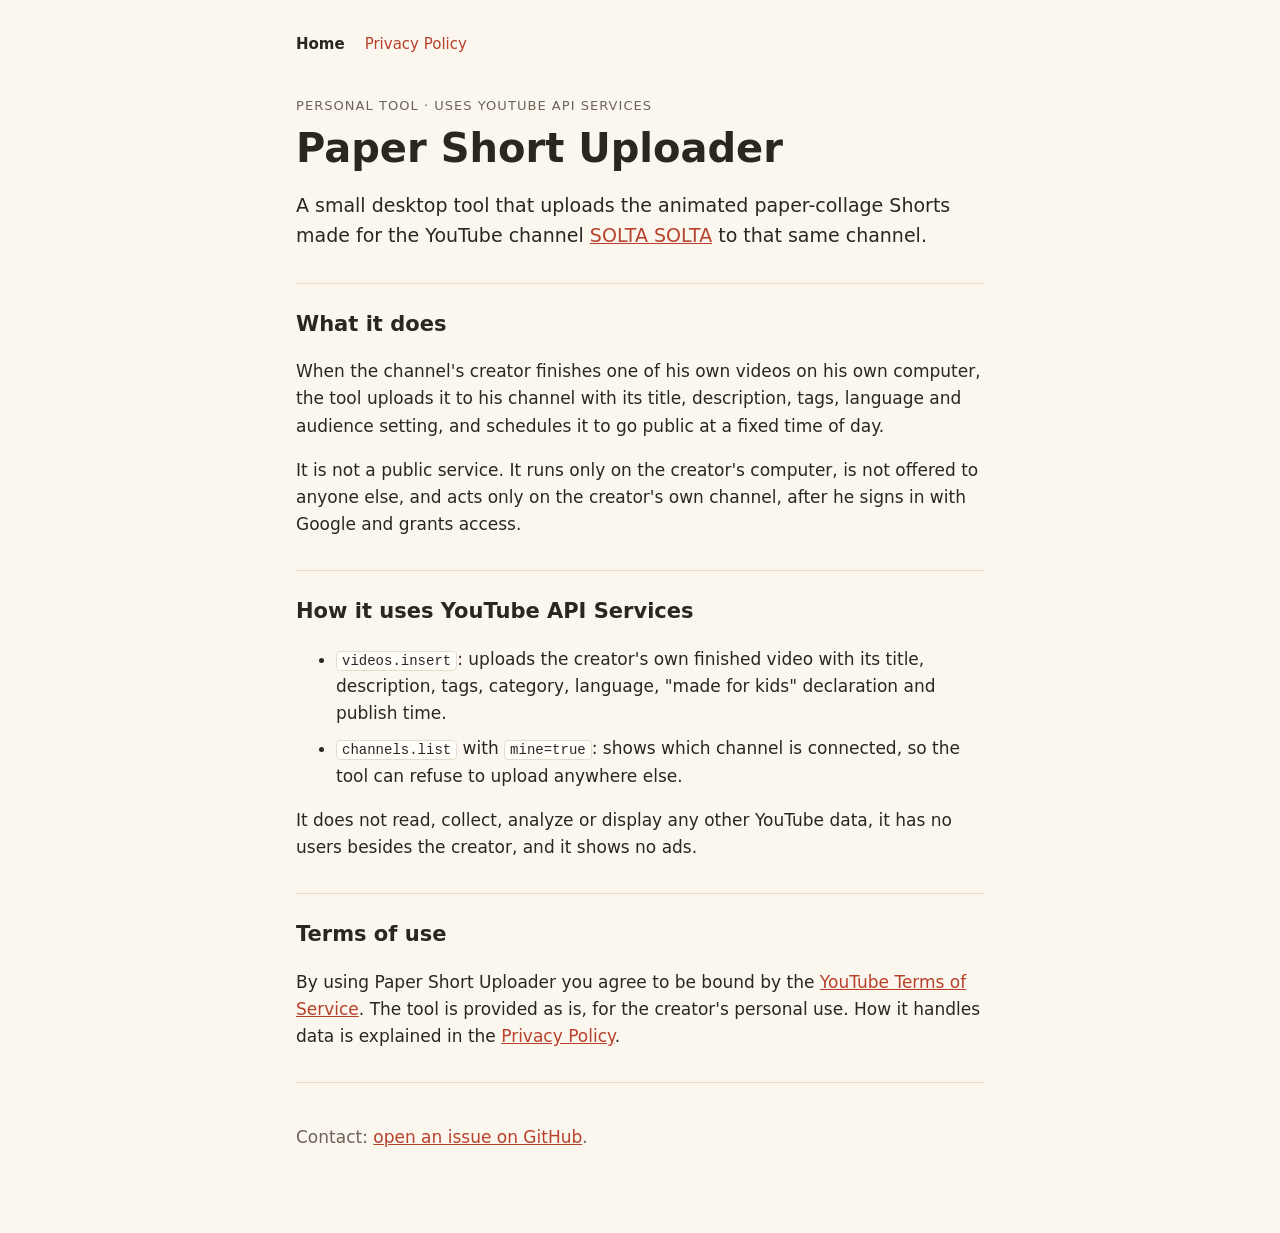
==== index.html @ 57c51303 "Add home page and privacy policy for Paper Short Uploader Co-Authored-By: Claude Opus 5.5 <noreply@a" ====
<!doctype html>
<html lang="en">
<head>
<meta charset="utf-8">
<meta name="viewport" content="width=device-width, initial-scale=1">
<title>Paper Short Uploader</title>
<meta name="description" content="A personal desktop tool that uploads the SOLTA SOLTA channel's own animated Shorts to that channel.">
<link rel="stylesheet" href="style.css">
</head>
<body>
<main>
<nav><a href="./" aria-current="page">Home</a><a href="privacy.html">Privacy Policy</a></nav>

<header>
<p class="kicker">Personal tool · uses YouTube API Services</p>
<h1>Paper Short Uploader</h1>
<p class="lead">A small desktop tool that uploads the animated paper-collage Shorts made for the YouTube channel
<a href="https://www.youtube.com/@soltasoltaeu">SOLTA SOLTA</a> to that same channel.</p>
</header>

<section>
<h2>What it does</h2>
<p>When the channel's creator finishes one of his own videos on his own computer, the tool uploads it to his
channel with its title, description, tags, language and audience setting, and schedules it to go public at a
fixed time of day.</p>
<p>It is not a public service. It runs only on the creator's computer, is not offered to anyone else, and acts
only on the creator's own channel, after he signs in with Google and grants access.</p>
</section>

<section>
<h2>How it uses YouTube API Services</h2>
<ul>
<li><code>videos.insert</code>: uploads the creator's own finished video with its title, description, tags,
category, language, "made for kids" declaration and publish time.</li>
<li><code>channels.list</code> with <code>mine=true</code>: shows which channel is connected, so the tool can
refuse to upload anywhere else.</li>
</ul>
<p>It does not read, collect, analyze or display any other YouTube data, it has no users besides the creator,
and it shows no ads.</p>
</section>

<section>
<h2>Terms of use</h2>
<p>By using Paper Short Uploader you agree to be bound by the
<a href="https://www.youtube.com/t/terms">YouTube Terms of Service</a>. The tool is provided as is, for the
creator's personal use. How it handles data is explained in the <a href="privacy.html">Privacy Policy</a>.</p>
</section>

<footer>
<p>Contact: <a href="https://github.com/isaacmdrs/paper-short-uploader/issues">open an issue on GitHub</a>.</p>
</footer>
</main>
</body>
</html>
---- style.css ----
:root {
  --bg: #fbf7ee;
  --fg: #2b2620;
  --muted: #6b6258;
  --accent: #b8412c;
  --card: #fffdf8;
  --line: #e6dccb;
}
@media (prefers-color-scheme: dark) {
  :root {
    --bg: #1d1a16;
    --fg: #efe8dc;
    --muted: #b3a897;
    --accent: #ff8a73;
    --card: #26221d;
    --line: #3a332b;
  }
}
* { box-sizing: border-box; }
body {
  margin: 0;
  background: var(--bg);
  color: var(--fg);
  font: 17px/1.6 system-ui, -apple-system, "Segoe UI", Roboto, sans-serif;
}
main { max-width: 720px; margin: 0 auto; padding: 32px 16px 64px; }
nav { display: flex; gap: 20px; font-size: 15px; margin-bottom: 40px; }
nav a { text-decoration: none; }
nav a[aria-current="page"] { color: var(--fg); font-weight: 600; }
.kicker { text-transform: uppercase; letter-spacing: .08em; font-size: 13px; color: var(--muted); margin: 0 0 8px; }
h1 { font-size: clamp(30px, 7vw, 40px); line-height: 1.15; margin: 0 0 12px; }
h2 { font-size: 21px; margin: 0 0 8px; }
.lead { font-size: 19px; }
.meta { color: var(--muted); margin: 0; }
a { color: var(--accent); }
code {
  font: 14px/1.4 ui-monospace, Consolas, monospace;
  background: var(--card);
  border: 1px solid var(--line);
  border-radius: 4px;
  padding: 1px 5px;
}
section, footer { border-top: 1px solid var(--line); margin-top: 32px; padding-top: 24px; }
footer { color: var(--muted); }
li { margin-bottom: 8px; }
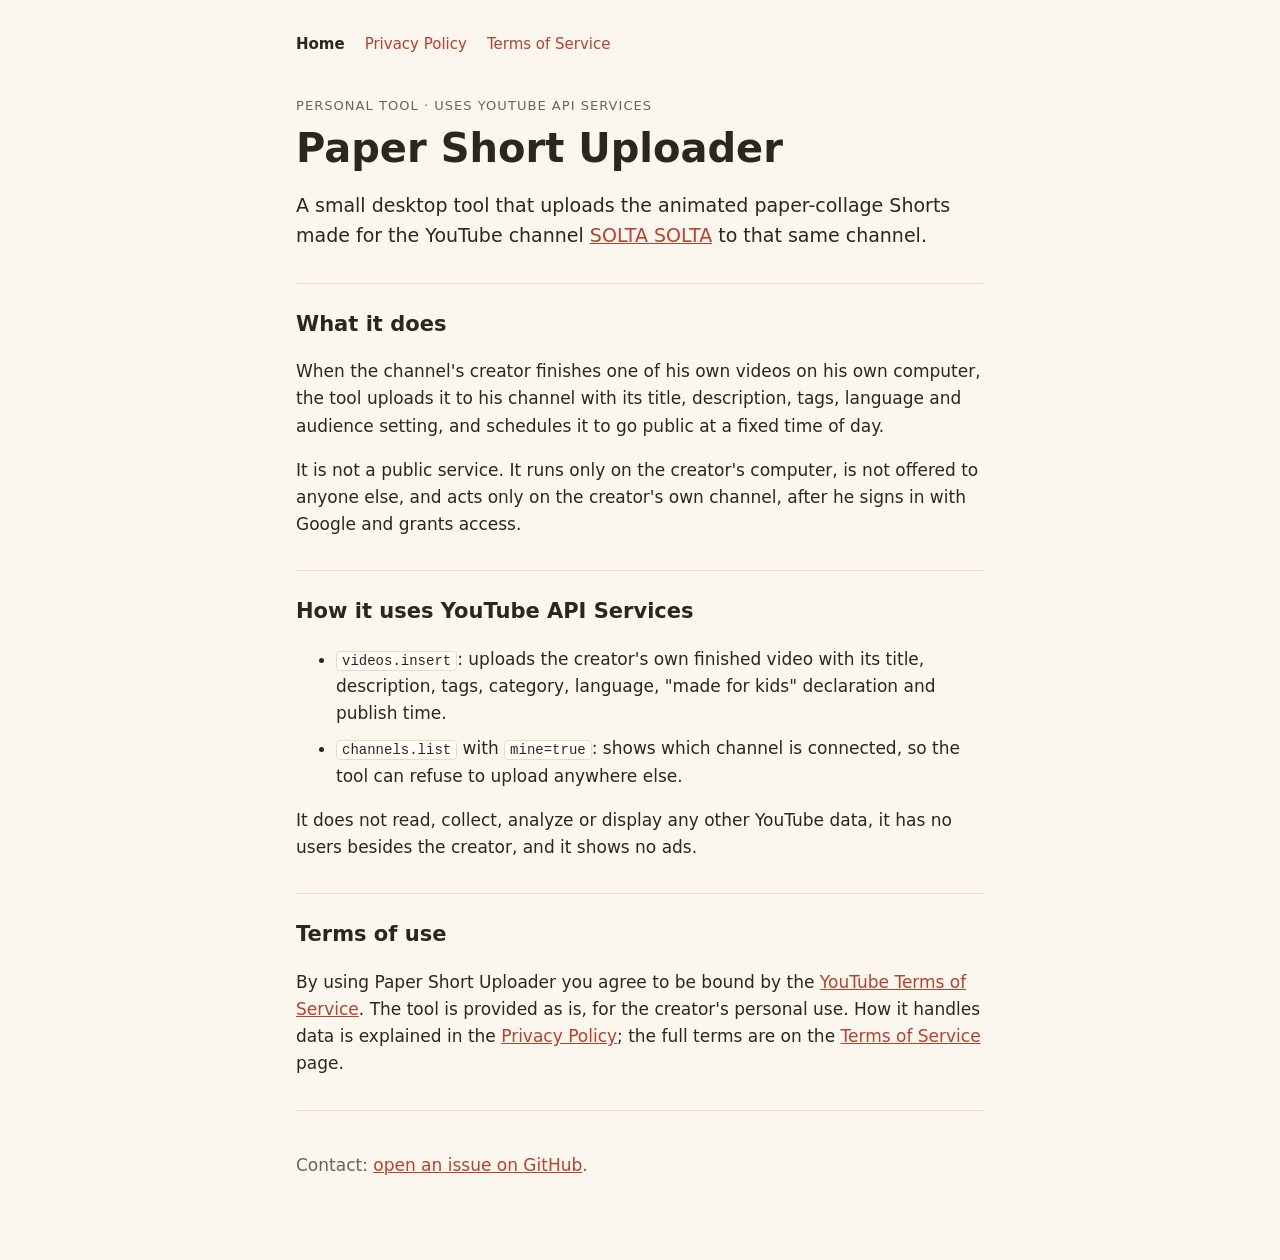
==== commit 42128af0: "Add a Terms of Service page Co-Authored-By: Claude Opus 5.5 <noreply@anthropic.com>" ====
--- a/index.html
+++ b/index.html
@@ -9,7 +9,7 @@
 </head>
 <body>
 <main>
-<nav><a href="./" aria-current="page">Home</a><a href="privacy.html">Privacy Policy</a></nav>
+<nav><a href="./" aria-current="page">Home</a><a href="privacy.html">Privacy Policy</a><a href="terms.html">Terms of Service</a></nav>
 
 <header>
 <p class="kicker">Personal tool · uses YouTube API Services</p>
@@ -39,11 +39,11 @@
 and it shows no ads.</p>
 </section>
 
-<section>
+<section id="terms">
 <h2>Terms of use</h2>
 <p>By using Paper Short Uploader you agree to be bound by the
 <a href="https://www.youtube.com/t/terms">YouTube Terms of Service</a>. The tool is provided as is, for the
-creator's personal use. How it handles data is explained in the <a href="privacy.html">Privacy Policy</a>.</p>
+creator's personal use. How it handles data is explained in the <a href="privacy.html">Privacy Policy</a>; the full terms are on the <a href="terms.html">Terms of Service</a> page.</p>
 </section>
 
 <footer>
